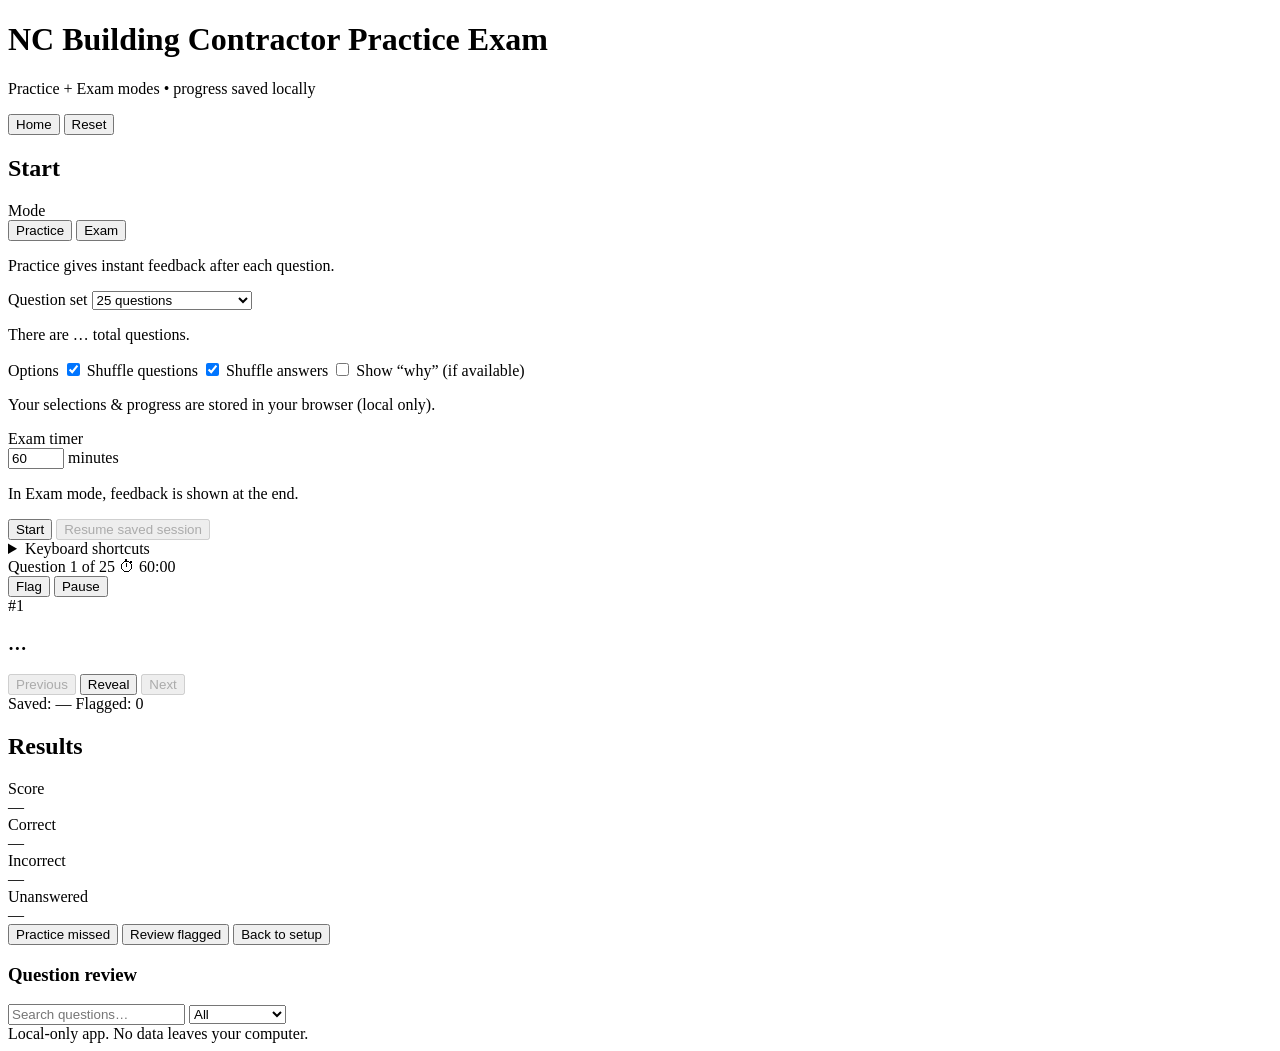
==== index.html @ fad0e40b "Rename index[1].html to index.html" ====
<!doctype html>
<html lang="en">
<head>
  <meta charset="utf-8" />
  <meta name="viewport" content="width=device-width, initial-scale=1" />
  <title>NC Building Contractor Practice Exam — Quiz App</title>
  <link rel="stylesheet" href="styles.css" />
</head>
<body>
  <header class="app-header">
    <div class="title">
      <h1>NC Building Contractor Practice Exam</h1>
      <p class="sub">Practice + Exam modes • progress saved locally</p>
    </div>
    <div class="header-actions">
      <button id="btnHome" class="btn btn-ghost" title="Back to setup">Home</button>
      <button id="btnReset" class="btn btn-ghost" title="Clear saved progress">Reset</button>
    </div>
  </header>

  <main class="container">
    <section id="viewSetup" class="card">
      <h2>Start</h2>

      <div class="grid">
        <div>
          <label class="label">Mode</label>
          <div class="segmented" role="tablist" aria-label="Mode">
            <button class="seg active" data-mode="practice" role="tab" aria-selected="true">Practice</button>
            <button class="seg" data-mode="exam" role="tab" aria-selected="false">Exam</button>
          </div>
          <p class="hint" id="modeHint">Practice gives instant feedback after each question.</p>
        </div>

        <div>
          <label class="label">Question set</label>
          <select id="questionCount" class="select">
            <option value="10">10 questions</option>
            <option value="25" selected>25 questions</option>
            <option value="50">50 questions</option>
            <option value="100">100 questions</option>
            <option value="all">All questions</option>
            <option value="missed">Only previously missed</option>
          </select>
          <p class="hint">There are <span id="totalCount">…</span> total questions.</p>
        </div>

        <div>
          <label class="label">Options</label>
          <label class="check"><input type="checkbox" id="shuffle" checked /> Shuffle questions</label>
          <label class="check"><input type="checkbox" id="shuffleChoices" checked /> Shuffle answers</label>
          <label class="check"><input type="checkbox" id="showExplanation" /> Show “why” (if available)</label>
          <p class="hint">Your selections & progress are stored in your browser (local only).</p>
        </div>

        <div id="examOptions" class="examOptions">
          <label class="label">Exam timer</label>
          <div class="row">
            <input id="examMinutes" class="input" type="number" min="1" max="600" value="60" />
            <span class="muted">minutes</span>
          </div>
          <p class="hint">In Exam mode, feedback is shown at the end.</p>
        </div>
      </div>

      <div class="row gap">
        <button id="btnStart" class="btn btn-primary">Start</button>
        <button id="btnResume" class="btn" disabled>Resume saved session</button>
      </div>

      <details class="details">
        <summary>Keyboard shortcuts</summary>
        <ul>
          <li><kbd>1</kbd>–<kbd>9</kbd> choose answer</li>
          <li><kbd>Enter</kbd> next / submit</li>
          <li><kbd>R</kbd> reveal answer (Practice only)</li>
        </ul>
      </details>
    </section>

    <section id="viewQuiz" class="card hidden" aria-live="polite">
      <div class="quiz-top">
        <div class="progress">
          <div class="progress-meta">
            <span id="progressText">Question 1 of 25</span>
            <span id="timerText" class="timer hidden">⏱ 60:00</span>
          </div>
          <div class="progress-bar" role="progressbar" aria-valuemin="0" aria-valuemax="100" aria-valuenow="0">
            <div id="progressFill" class="progress-fill"></div>
          </div>
        </div>
        <div class="quiz-actions">
          <button id="btnFlag" class="btn btn-ghost" title="Flag this question">Flag</button>
          <button id="btnPause" class="btn btn-ghost" title="Pause / Save">Pause</button>
        </div>
      </div>

      <div id="questionCard" class="question">
        <div class="q-meta">
          <span id="qId" class="pill">#1</span>
          <span id="qFlags" class="muted"></span>
        </div>
        <h3 id="qText">…</h3>
        <div id="choices" class="choices"></div>
        <div id="feedback" class="feedback hidden"></div>

        <div class="row gap">
          <button id="btnPrev" class="btn" disabled>Previous</button>
          <button id="btnReveal" class="btn btn-ghost hidden">Reveal</button>
          <button id="btnNext" class="btn btn-primary" disabled>Next</button>
        </div>
      </div>

      <div class="row gap muted small">
        <span>Saved: <span id="saveStatus">—</span></span>
        <span>Flagged: <span id="flagCount">0</span></span>
      </div>
    </section>

    <section id="viewResults" class="card hidden">
      <h2>Results</h2>
      <div class="results-grid">
        <div class="stat">
          <div class="stat-label">Score</div>
          <div id="scoreText" class="stat-value">—</div>
        </div>
        <div class="stat">
          <div class="stat-label">Correct</div>
          <div id="correctText" class="stat-value">—</div>
        </div>
        <div class="stat">
          <div class="stat-label">Incorrect</div>
          <div id="incorrectText" class="stat-value">—</div>
        </div>
        <div class="stat">
          <div class="stat-label">Unanswered</div>
          <div id="blankText" class="stat-value">—</div>
        </div>
      </div>

      <div class="row gap">
        <button id="btnReviewMissed" class="btn btn-primary">Practice missed</button>
        <button id="btnReviewFlagged" class="btn">Review flagged</button>
        <button id="btnBackSetup" class="btn btn-ghost">Back to setup</button>
      </div>

      <h3>Question review</h3>
      <div class="row gap">
        <input id="search" class="input" type="search" placeholder="Search questions…" />
        <select id="filter" class="select">
          <option value="all" selected>All</option>
          <option value="missed">Missed</option>
          <option value="flagged">Flagged</option>
          <option value="correct">Correct</option>
          <option value="blank">Unanswered</option>
        </select>
      </div>

      <div id="reviewList" class="review"></div>
    </section>
  </main>

  <footer class="footer">
    <span class="muted">Local-only app. No data leaves your computer.</span>
  </footer>
  <script src="questions.js">
const PASS_THRESHOLD = 70; // percent required to pass

function getPassFail(scorePercent) {
    return scorePercent >= PASS_THRESHOLD
        ? `PASS ✅ (≥ ${PASS_THRESHOLD}%)`
        : `FAIL ❌ (< ${PASS_THRESHOLD}%)`;
}
</script>

  <script src="app.js">
const PASS_THRESHOLD = 70; // percent required to pass

function getPassFail(scorePercent) {
    return scorePercent >= PASS_THRESHOLD
        ? `PASS ✅ (≥ ${PASS_THRESHOLD}%)`
        : `FAIL ❌ (< ${PASS_THRESHOLD}%)`;
}
</script>

</body>
</html>
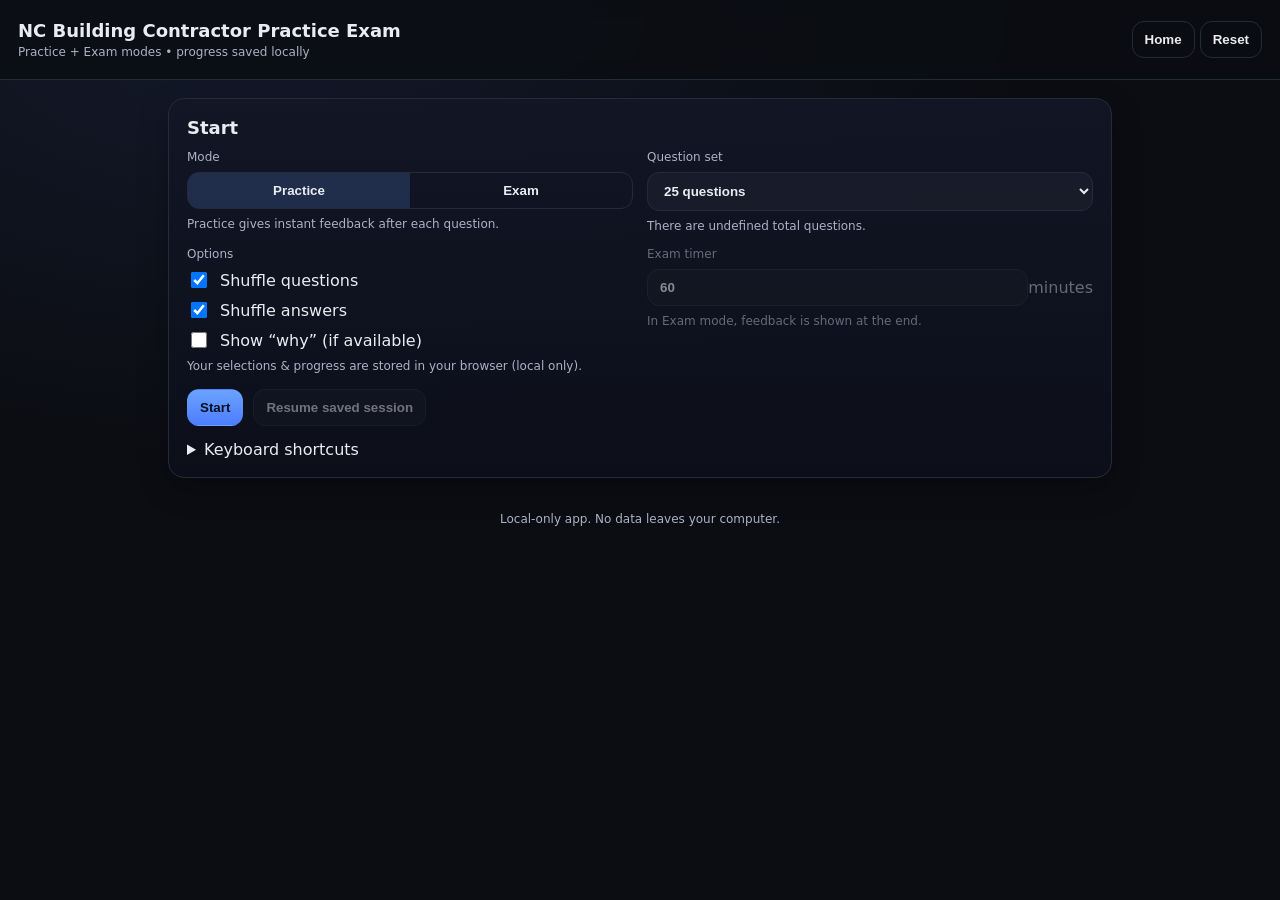
==== commit 8dbeb40e: "Add files via upload" ====
--- a/index.html
+++ b/index.html
@@ -123,6 +123,7 @@
         <div class="stat">
           <div class="stat-label">Score</div>
           <div id="scoreText" class="stat-value">—</div>
+          <div id="passFailText" class="muted" style="margin-top:6px;font-weight:600">—</div>
         </div>
         <div class="stat">
           <div class="stat-label">Correct</div>
@@ -163,25 +164,12 @@
   <footer class="footer">
     <span class="muted">Local-only app. No data leaves your computer.</span>
   </footer>
-  <script src="questions.js">
-const PASS_THRESHOLD = 70; // percent required to pass
-
-function getPassFail(scorePercent) {
-    return scorePercent >= PASS_THRESHOLD
-        ? `PASS ✅ (≥ ${PASS_THRESHOLD}%)`
-        : `FAIL ❌ (< ${PASS_THRESHOLD}%)`;
-}
-</script>
-
-  <script src="app.js">
-const PASS_THRESHOLD = 70; // percent required to pass
-
-function getPassFail(scorePercent) {
-    return scorePercent >= PASS_THRESHOLD
-        ? `PASS ✅ (≥ ${PASS_THRESHOLD}%)`
-        : `FAIL ❌ (< ${PASS_THRESHOLD}%)`;
-}
-</script>
+  <script>
+    // Passing score threshold (percent). Change this if you want a different cutoff.
+    window.PASS_THRESHOLD = 70;
+  </script>
+  <script src="questions.js"></script>
+  <script src="app.js"></script>
 
 </body>
 </html>
--- a/styles.css
+++ b/styles.css
@@ -0,0 +1,132 @@
+:root{
+  --bg:#0b0d12;
+  --card:#121625;
+  --card2:#0f1320;
+  --text:#e9ecf1;
+  --muted:#aab2c5;
+  --border:#252b3d;
+  --primary:#6aa3ff;
+  --primary2:#4d7dff;
+  --good:#5bd6a2;
+  --bad:#ff6a6a;
+  --warn:#ffd36a;
+}
+*{box-sizing:border-box}
+html,body{height:100%}
+body{
+  margin:0;
+  font-family: ui-sans-serif, system-ui, -apple-system, Segoe UI, Roboto, Helvetica, Arial;
+  background: radial-gradient(1200px 700px at 20% 0%, #141a2c 0%, var(--bg) 65%);
+  color:var(--text);
+}
+
+.app-header{
+  display:flex;align-items:center;justify-content:space-between;
+  padding:20px 18px;border-bottom:1px solid var(--border);
+  position:sticky;top:0;background:rgba(11,13,18,.85);backdrop-filter: blur(10px);
+}
+.title h1{font-size:18px;margin:0}
+.sub{margin:4px 0 0;color:var(--muted);font-size:12px}
+
+.container{max-width:980px;margin:0 auto;padding:18px;display:grid;gap:16px}
+.card{
+  background: linear-gradient(180deg, rgba(18,22,37,.95), rgba(12,15,26,.95));
+  border:1px solid var(--border);
+  border-radius:16px;
+  padding:18px;
+  box-shadow: 0 10px 30px rgba(0,0,0,.25);
+}
+.hidden{display:none}
+
+.grid{display:grid;grid-template-columns:repeat(2, minmax(0,1fr));gap:14px;margin:12px 0 16px}
+@media (max-width:760px){.grid{grid-template-columns:1fr}}
+
+.label{display:block;color:var(--muted);font-size:12px;margin-bottom:8px}
+.hint{color:var(--muted);font-size:12px;margin:8px 0 0}
+.small{font-size:12px}
+.muted{color:var(--muted)}
+
+.row{display:flex;align-items:center}
+.gap{gap:10px}
+
+.btn{
+  appearance:none;border:1px solid var(--border);background:rgba(255,255,255,.04);
+  color:var(--text);border-radius:12px;padding:10px 12px;cursor:pointer;
+  font-weight:600;transition:.15s ease;
+}
+.btn:hover{transform: translateY(-1px);border-color:rgba(255,255,255,.18)}
+.btn:disabled{opacity:.45;cursor:not-allowed;transform:none}
+.btn-primary{background:linear-gradient(180deg, var(--primary), var(--primary2));border-color:transparent;color:#071021}
+.btn-primary:hover{filter:saturate(1.1)}
+.btn-ghost{background:transparent}
+
+.select,.input{
+  width:100%;border-radius:12px;border:1px solid var(--border);
+  background:rgba(255,255,255,.03);color:var(--text);
+  padding:10px 12px;font-weight:600;
+}
+
+.check{display:flex;gap:10px;align-items:center;color:var(--text);margin:8px 0}
+.check input{width:16px;height:16px}
+
+.segmented{display:flex;border:1px solid var(--border);border-radius:12px;overflow:hidden}
+.seg{flex:1;padding:10px 12px;background:transparent;border:0;color:var(--text);cursor:pointer;font-weight:700}
+.seg.active{background:rgba(106,163,255,.18)}
+
+.examOptions{opacity:1;transition:.15s ease}
+
+.quiz-top{display:flex;align-items:flex-start;justify-content:space-between;gap:10px}
+.progress{flex:1}
+.progress-meta{display:flex;justify-content:space-between;color:var(--muted);font-size:12px;margin-bottom:8px}
+.progress-bar{height:10px;background:rgba(255,255,255,.06);border:1px solid var(--border);border-radius:999px;overflow:hidden}
+.progress-fill{height:100%;width:0%;background:linear-gradient(90deg, var(--primary), var(--primary2))}
+.timer{color:var(--warn);font-weight:800}
+
+.question{margin-top:14px}
+.q-meta{display:flex;gap:10px;align-items:center;margin-bottom:10px}
+.pill{display:inline-flex;align-items:center;gap:6px;padding:6px 10px;border-radius:999px;border:1px solid var(--border);background:rgba(255,255,255,.03);font-size:12px;color:var(--muted)}
+
+h2{margin:0 0 10px;font-size:18px}
+h3{margin:0 0 12px;line-height:1.35}
+
+.choices{display:grid;gap:10px;margin:10px 0 14px}
+.choice{
+  display:flex;gap:10px;align-items:flex-start;
+  border:1px solid var(--border);border-radius:14px;padding:12px;
+  background:rgba(255,255,255,.02);cursor:pointer;
+}
+.choice:hover{border-color:rgba(255,255,255,.18)}
+.choice.selected{outline:2px solid rgba(106,163,255,.35);border-color:rgba(106,163,255,.35)}
+.choice.correct{border-color:rgba(91,214,162,.55);background:rgba(91,214,162,.08)}
+.choice.incorrect{border-color:rgba(255,106,106,.55);background:rgba(255,106,106,.08)}
+.choice .letter{width:28px;height:28px;border-radius:10px;display:grid;place-items:center;border:1px solid var(--border);color:var(--muted);font-weight:900}
+.choice .text{flex:1}
+
+.feedback{
+  border:1px solid var(--border);border-radius:14px;padding:12px;margin:10px 0 14px;
+  background:rgba(255,255,255,.02);
+}
+.feedback.good{border-color:rgba(91,214,162,.55);background:rgba(91,214,162,.08)}
+.feedback.bad{border-color:rgba(255,106,106,.55);background:rgba(255,106,106,.08)}
+
+.results-grid{display:grid;grid-template-columns:repeat(4,minmax(0,1fr));gap:12px;margin:12px 0 14px}
+@media (max-width:760px){.results-grid{grid-template-columns:repeat(2,minmax(0,1fr))}}
+.stat{border:1px solid var(--border);border-radius:14px;padding:12px;background:rgba(255,255,255,.02)}
+.stat-label{color:var(--muted);font-size:12px}
+.stat-value{font-size:22px;font-weight:900;margin-top:6px}
+
+.review{display:grid;gap:10px;margin-top:12px}
+.review-item{border:1px solid var(--border);border-radius:14px;padding:12px;background:rgba(255,255,255,.02)}
+.review-item h4{margin:0 0 8px;font-size:14px}
+.review-item .meta{display:flex;gap:10px;flex-wrap:wrap;color:var(--muted);font-size:12px;margin-bottom:8px}
+.badge{padding:4px 8px;border-radius:999px;border:1px solid var(--border)}
+.badge.good{border-color:rgba(91,214,162,.55)}
+.badge.bad{border-color:rgba(255,106,106,.55)}
+.badge.warn{border-color:rgba(255,211,106,.55)}
+
+kbd{font-family:ui-monospace, SFMono-Regular, Menlo, Monaco, Consolas, monospace;
+  background:rgba(255,255,255,.06);border:1px solid var(--border);
+  border-bottom-width:2px;border-radius:8px;padding:2px 6px;color:var(--text);
+}
+.details{margin-top:14px}
+.footer{padding:16px 18px;color:var(--muted);font-size:12px;text-align:center}
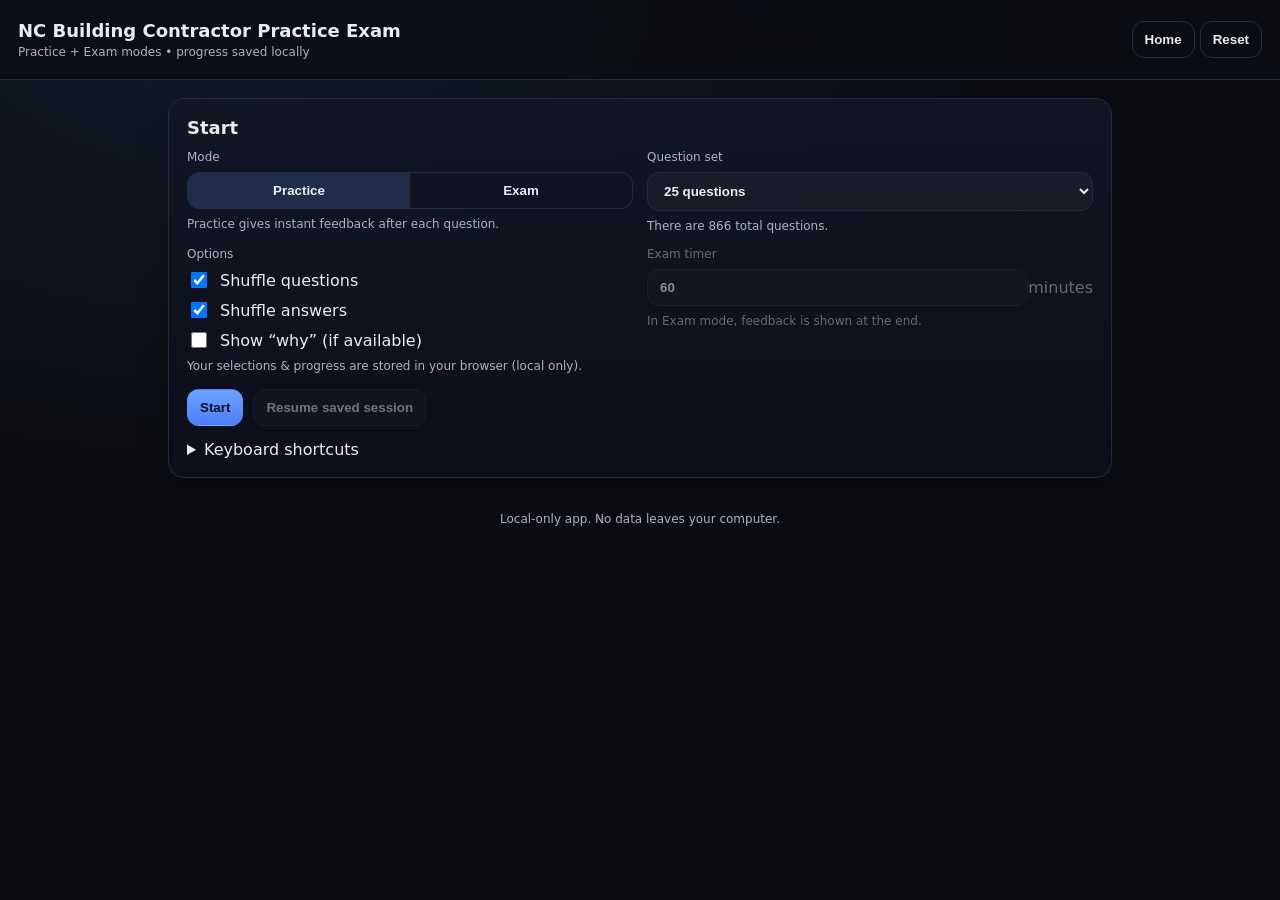
==== commit f04717c6: "Update index.html" ====
--- a/index.html
+++ b/index.html
@@ -38,7 +38,7 @@
             <option value="10">10 questions</option>
             <option value="25" selected>25 questions</option>
             <option value="50">50 questions</option>
-            <option value="100">100 questions</option>
+            <option value="90">90</option>
             <option value="all">All questions</option>
             <option value="missed">Only previously missed</option>
           </select>
